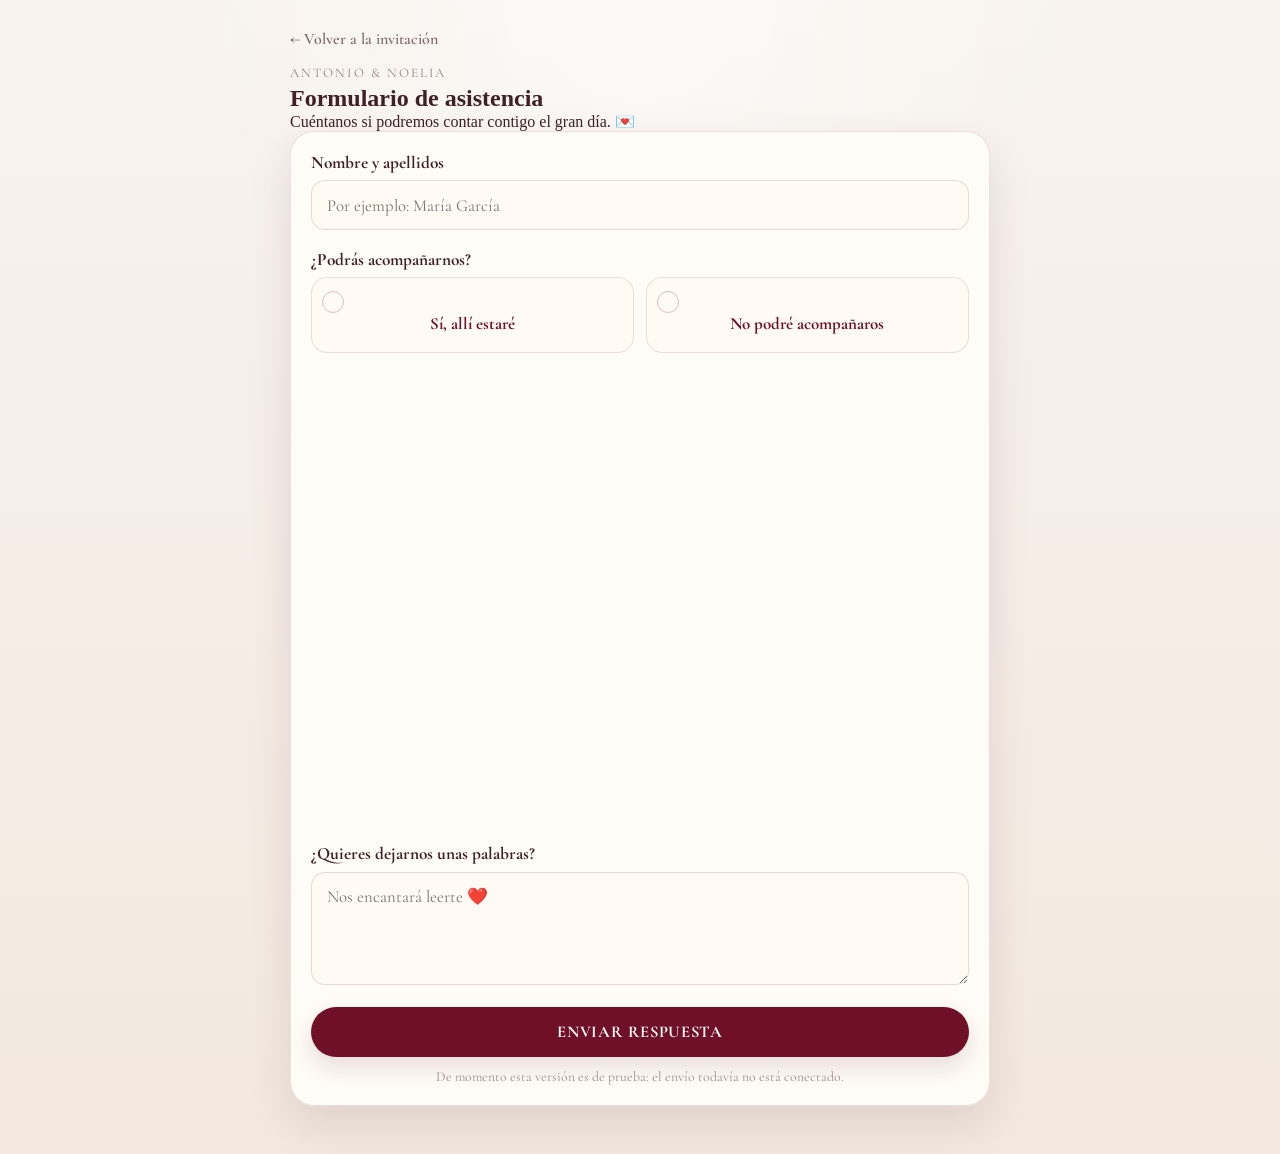
==== asistencia.html @ 71d34499 "Update asistencia.html" ====
<!DOCTYPE html>
<html lang="es">
<head>
  <meta charset="UTF-8" />
  <meta name="viewport" content="width=device-width, initial-scale=1.0" />
  <title>Formulario de asistencia · Antonio & Noelia</title>

  <link rel="preconnect" href="https://fonts.googleapis.com">
  <link rel="preconnect" href="https://fonts.gstatic.com" crossorigin>
  <link href="https://fonts.googleapis.com/css2?family=Parisienne&family=Cormorant+Garamond:wght@400;500;600;700&display=swap" rel="stylesheet">

  <link rel="stylesheet" href="asistencia.css" />
</head>

<body>
  <main class="attendance-page">
    <section class="attendance-shell">

      <a href="index.html#asistencia" class="attendance-back">← Volver a la invitación</a>

      <header class="attendance-hero">
        <p class="attendance-kicker">Antonio & Noelia</p>
        <h1>Formulario de asistencia</h1>
        <p class="attendance-intro">Cuéntanos si podremos contar contigo el gran día. 💌</p>
      </header>

      <form class="attendance-form" id="attendanceForm">

        <div class="form-group">
          <label for="nombre">Nombre y apellidos</label>
          <input
            type="text"
            id="nombre"
            name="nombre"
            autocomplete="name"
            required
            placeholder="Por ejemplo: María García"
          />
        </div>

        <fieldset class="form-group attendance-choice">
          <legend>¿Podrás acompañarnos?</legend>

          <div class="choice-grid">
            <label class="choice-card">
              <input type="radio" name="asiste" value="si" required />
              <span class="choice-check" aria-hidden="true">✓</span>
              <strong>Sí, allí estaré</strong>
            </label>

            <label class="choice-card">
              <input type="radio" name="asiste" value="no" required />
              <span class="choice-check" aria-hidden="true">✓</span>
              <strong>No podré acompañaros</strong>
            </label>
          </div>
        </fieldset>

        <div id="attendanceYesFields" class="conditional-fields">

          <fieldset class="form-group attendance-choice">
            <legend>¿Vendrás acompañado?</legend>

            <div class="choice-grid compact-choice-grid">
              <label class="choice-card compact-choice">
                <input type="radio" name="acompanado" value="si" />
                <span class="choice-check" aria-hidden="true">✓</span>
                <strong>Sí</strong>
              </label>

              <label class="choice-card compact-choice">
                <input type="radio" name="acompanado" value="no" />
                <span class="choice-check" aria-hidden="true">✓</span>
                <strong>No</strong>
              </label>
            </div>
          </fieldset>

          <div id="companionFields" class="conditional-fields">
            <div class="form-group">
              <label for="acompanante">Nombre del acompañante</label>
              <input
                type="text"
                id="acompanante"
                name="acompanante"
                placeholder="Por ejemplo: Juan Pérez"
              />
            </div>

            <div class="form-group">
              <label for="alimentacionAcompanante">Alergias o intolerancias del acompañante</label>
              <textarea
                id="alimentacionAcompanante"
                name="alimentacionAcompanante"
                rows="3"
                placeholder="Cuéntanos si debemos tener algo en cuenta"
              ></textarea>
            </div>
          </div>

          <div class="form-group">
            <label for="alimentacion">Tus alergias o intolerancias</label>
            <textarea
              id="alimentacion"
              name="alimentacion"
              rows="3"
              placeholder="Cuéntanos si debemos tener algo en cuenta"
            ></textarea>
          </div>

          <div class="form-group">
            <label for="observaciones">¿Algo más que debamos saber?</label>
            <textarea
              id="observaciones"
              name="observaciones"
              rows="3"
              placeholder="Cualquier detalle que quieras contarnos"
            ></textarea>
          </div>

        </div>

        <div class="form-group message-group">
          <label for="mensaje">¿Quieres dejarnos unas palabras?</label>
          <textarea
            id="mensaje"
            name="mensaje"
            rows="4"
            placeholder="Nos encantará leerte ❤️"
          ></textarea>
        </div>

        <button type="submit" class="attendance-submit">
          Enviar respuesta
        </button>

        <p class="attendance-demo-note">
          De momento esta versión es de prueba: el envío todavía no está conectado.
        </p>
      </form>

      <div class="attendance-success" id="attendanceSuccess" hidden>
        <span class="success-icon">✓</span>
        <p class="attendance-kicker">Respuesta recibida</p>
        <h2>¡Gracias por contárnoslo!</h2>
        <p>Ya tenemos tu respuesta. ❤️</p>
        <a href="index.html" class="attendance-submit attendance-return">Volver a la invitación</a>
      </div>

    </section>
  </main>
  <script>
const attendanceForm = document.getElementById("attendanceForm");
const yesFields = document.getElementById("attendanceYesFields");
const companionFields = document.getElementById("companionFields");
const success = document.getElementById("attendanceSuccess");

function openPanel(panel) {
  panel.classList.add("is-open");
}

function closePanel(panel) {
  panel.classList.remove("is-open");
}

document
  .querySelectorAll('input[name="asiste"]')
  .forEach((input) => {
    input.addEventListener("change", () => {
      const attending = input.value === "si" && input.checked;

      if (attending) {
        openPanel(yesFields);
      } else {
        closePanel(yesFields);
        closePanel(companionFields);

        document
          .querySelectorAll('input[name="acompanado"]')
          .forEach((radio) => {
            radio.checked = false;
          });

        const companionInput = document.getElementById("acompanante");
        const companionFood = document.getElementById("alimentacionAcompanante");

        if (companionInput) companionInput.value = "";
        if (companionFood) companionFood.value = "";
      }
    });
  });

document
  .querySelectorAll('input[name="acompanado"]')
  .forEach((input) => {
    input.addEventListener("change", () => {
      const hasCompanion = input.value === "si" && input.checked;

      if (hasCompanion) {
        openPanel(companionFields);
      } else {
        closePanel(companionFields);

        const companionInput = document.getElementById("acompanante");
        const companionFood = document.getElementById("alimentacionAcompanante");

        if (companionInput) companionInput.value = "";
        if (companionFood) companionFood.value = "";
      }
    });
  });

attendanceForm.addEventListener("submit", (event) => {
  event.preventDefault();

  attendanceForm.hidden = true;
  success.hidden = false;

  window.scrollTo({
    top: 0,
    behavior: "smooth"
  });
});
</script>
</body>
</html>
---- asistencia.css ----
:root {
  --cream: #f6efe8;
  --burgundy: #6f1026;
  --ink: #3f2028;
  --line: rgba(111, 16, 38, 0.12);
  --paper: rgba(255, 252, 248, 0.94);
  --shadow: 0 18px 44px rgba(70, 20, 30, 0.11);
}

* {
  box-sizing: border-box;
  margin: 0;
  padding: 0;
}

body {
  min-height: 100vh;
  background:
    radial-gradient(circle at top center, rgba(255,255,255,0.55), transparent 34%),
    linear-gradient(180deg, #f8f3ee 0%, #f2e8df 100%);
  color: var(--ink);
}

.attendance-page {
  min-height: 100vh;
  padding: 1rem;
}

.attendance-shell {
  width: min(100%, 700px);
  margin: 0 auto;
  padding: 0.8rem 0 2rem;
}

.attendance-back {
  display: inline-block;
  margin-bottom: 1rem;
  color: rgba(63, 32, 40, 0.66);
  text-decoration: none;
  font-family: "Cormorant Garamond", serif;
  font-size: 1rem;
  font-weight: 600;
}

.attendance-heading {
  text-align: center;
  margin-bottom: 1rem;
}

.attendance-kicker {
  font-family: "Cormorant Garamond", serif;
  text-transform: uppercase;
  letter-spacing: 0.16em;
  color: rgba(63, 32, 40, 0.55);
  font-size: 0.82rem;
  margin-bottom: 0.25rem;
}

.attendance-heading h1 {
  font-family: "Parisienne", cursive;
  color: var(--burgundy);
  font-size: clamp(2.8rem, 9vw, 4.7rem);
  font-weight: 400;
  line-height: 1;
  margin-bottom: 0.5rem;
}

.attendance-heading > p:last-child {
  max-width: 520px;
  margin: 0 auto;
  font-family: "Cormorant Garamond", serif;
  font-size: 1.08rem;
  line-height: 1.35;
  color: rgba(63, 32, 40, 0.74);
}

.attendance-form,
.attendance-success {
  background: var(--paper);
  border: 1px solid var(--line);
  border-radius: 24px;
  box-shadow: var(--shadow);
  backdrop-filter: blur(10px);
  padding: 1.25rem;
}

.form-group {
  margin-bottom: 1.15rem;
}

.form-group label,
.form-group legend {
  display: block;
  margin-bottom: 0.45rem;
  font-family: "Cormorant Garamond", serif;
  font-size: 1.08rem;
  font-weight: 700;
  color: var(--ink);
}

.form-group input[type="text"],
.form-group textarea {
  width: 100%;
  border: 1px solid rgba(111, 16, 38, 0.15);
  border-radius: 14px;
  background: rgba(255, 250, 245, 0.82);
  color: var(--ink);
  font-family: "Cormorant Garamond", serif;
  font-size: 1.05rem;
  padding: 0.85rem 0.95rem;
  outline: none;
  transition:
    border-color 0.2s ease,
    box-shadow 0.2s ease;
}

.form-group textarea {
  resize: vertical;
}

.form-group input[type="text"]:focus,
.form-group textarea:focus {
  border-color: rgba(111, 16, 38, 0.45);
  box-shadow: 0 0 0 3px rgba(111, 16, 38, 0.06);
}

.attendance-choice {
  border: 0;
  padding: 0;
}

.choice-grid {
  display: grid;
  grid-template-columns: repeat(2, minmax(0, 1fr));
  gap: 0.7rem;
}

.choice-card {
  position: relative;
  min-width: 0;
  min-height: 76px;

  display: flex;
  align-items: center;
  justify-content: center;
  gap: 0.45rem;

  padding: 0.8rem 0.65rem;
  text-align: center;

  border-radius: 16px;
  background: rgba(255, 250, 245, 0.82);
  border: 1px solid rgba(111, 16, 38, 0.13);

  cursor: pointer;

  transition:
    transform 0.2s ease,
    color 0.2s ease,
    background 0.2s ease,
    border-color 0.2s ease;
}

.choice-card:hover {
  transform: translateY(-1px);
}

.choice-card input {
  position: absolute;
  opacity: 0;
  pointer-events: none;
}

.choice-card strong {
  font-family: "Cormorant Garamond", serif;
  font-size: 1.06rem;
  line-height: 1.15;
  color: var(--burgundy);
  transition: color 0.2s ease;
}

.choice-check {
  width: 22px;
  height: 22px;
  flex: 0 0 auto;
  display: grid;
  place-items: center;
  border-radius: 50%;
  border: 1px solid rgba(111, 16, 38, 0.25);
  color: transparent;
  font-size: 0.82rem;
  font-weight: 700;
  transition:
    color 0.2s ease,
    border-color 0.2s ease,
    background 0.2s ease;
}

.choice-card:has(input:checked) {
  background: var(--burgundy);
  border-color: var(--burgundy);
  color: #fffaf5;
}

.choice-card:has(input:checked) strong {
  color: #fffaf5;
}

.choice-card:has(input:checked) .choice-check {
  color: var(--burgundy);
  background: #fffaf5;
  border-color: #fffaf5;
}

.compact-choice {
  min-height: 64px;
}

.conditional-fields {
  display: grid;
  grid-template-rows: 0fr;
  opacity: 0;
  transform: translateY(-8px);
  transition:
    grid-template-rows 0.38s ease,
    opacity 0.3s ease,
    transform 0.38s ease,
    margin-top 0.38s ease,
    margin-bottom 0.38s ease;
  margin-top: 0;
  margin-bottom: 0;
}

.conditional-fields > * {
  min-height: 0;
  overflow: hidden;
}

.conditional-fields.is-open {
  grid-template-rows: 1fr;
  opacity: 1;
  transform: translateY(0);
  margin-top: 0.15rem;
  margin-bottom: 0.3rem;
}

.message-group {
  transition: margin-top 0.38s ease;
}

.attendance-submit {
  width: 100%;
  min-height: 50px;
  border: none;
  border-radius: 999px;
  cursor: pointer;

  background: var(--burgundy);
  color: #fffaf5;

  font-family: "Cormorant Garamond", serif;
  font-size: 1.03rem;
  font-weight: 700;
  letter-spacing: 0.04em;
  text-transform: uppercase;

  box-shadow: 0 10px 22px rgba(70, 20, 30, 0.13);
}

.attendance-demo-note {
  margin-top: 0.7rem;
  text-align: center;
  font-family: "Cormorant Garamond", serif;
  font-size: 0.86rem;
  color: rgba(63, 32, 40, 0.5);
}

.attendance-success {
  text-align: center;
  padding: 2rem 1.1rem;
}

.success-icon {
  width: 58px;
  height: 58px;
  margin: 0 auto 0.65rem;
  display: grid;
  place-items: center;
  border-radius: 50%;
  background: var(--burgundy);
  color: #fffaf5;
  font-size: 1.8rem;
  font-weight: 700;
}

.attendance-success h2 {
  font-family: "Parisienne", cursive;
  color: var(--burgundy);
  font-size: clamp(2.5rem, 8vw, 4rem);
  font-weight: 400;
  margin-bottom: 0.45rem;
}

.attendance-success p {
  font-family: "Cormorant Garamond", serif;
  font-size: 1.15rem;
  margin-bottom: 1.1rem;
}

.attendance-return {
  display: inline-flex;
  width: auto;
  min-width: 220px;
  text-decoration: none;
  align-items: center;
  justify-content: center;
  padding-inline: 1.2rem;
}

@media (max-width: 560px) {
  .attendance-page {
    padding: 0.65rem;
  }

  .attendance-form,
  .attendance-success {
    padding: 0.95rem;
  }

  .choice-grid {
    gap: 0.55rem;
  }

  .choice-card {
    min-height: 70px;
    padding-inline: 0.45rem;
  }

  .choice-card strong {
    font-size: 0.98rem;
  }
}

@media (prefers-reduced-motion: reduce) {
  .conditional-fields,
  .choice-card,
  .choice-card strong,
  .choice-check {
    transition: none;
  }
}
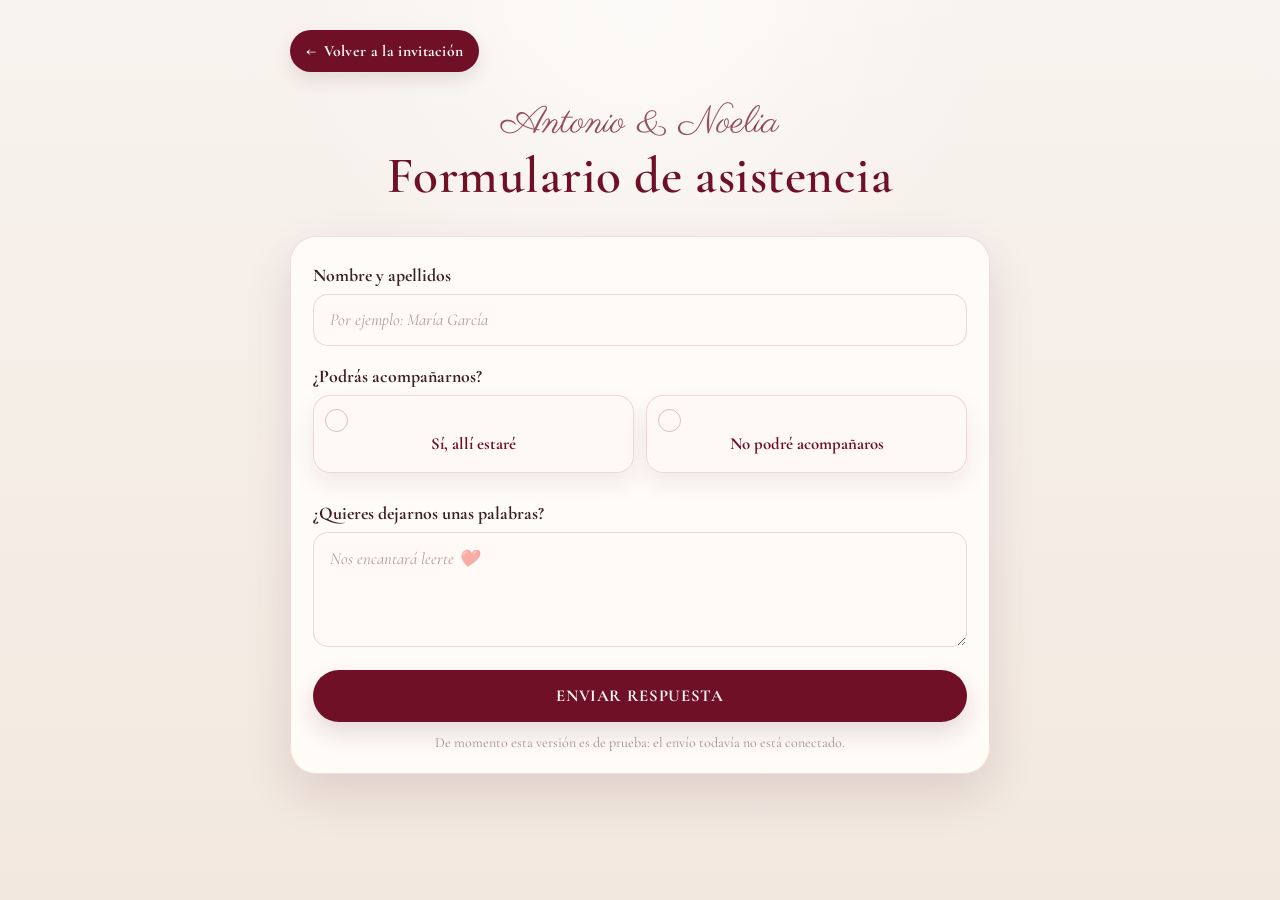
==== commit 44c109ad: "Update asistencia.html" ====
--- a/asistencia.html
+++ b/asistencia.html
@@ -16,12 +16,16 @@
   <main class="attendance-page">
     <section class="attendance-shell">
 
-      <a href="index.html#asistencia" class="attendance-back">← Volver a la invitación</a>
-
-      <header class="attendance-hero">
-        <p class="attendance-kicker">Antonio & Noelia</p>
+      <div class="attendance-topbar">
+        <a href="index.html#asistencia" class="attendance-back">
+          <span aria-hidden="true">←</span>
+          Volver a la invitación
+        </a>
+      </div>
+
+      <header class="attendance-heading">
+        <p class="attendance-signature">Antonio & Noelia</p>
         <h1>Formulario de asistencia</h1>
-        <p class="attendance-intro">Cuéntanos si podremos contar contigo el gran día. 💌</p>
       </header>
 
       <form class="attendance-form" id="attendanceForm">
@@ -58,6 +62,16 @@
 
         <div id="attendanceYesFields" class="conditional-fields">
 
+          <div class="form-group">
+            <label for="alimentacion">¿Tienes alguna alergia o intolerancia?</label>
+            <textarea
+              id="alimentacion"
+              name="alimentacion"
+              rows="3"
+              placeholder="Cuéntanos si debemos tener algo en cuenta"
+            ></textarea>
+          </div>
+
           <fieldset class="form-group attendance-choice">
             <legend>¿Vendrás acompañado?</legend>
 
@@ -88,7 +102,7 @@
             </div>
 
             <div class="form-group">
-              <label for="alimentacionAcompanante">Alergias o intolerancias del acompañante</label>
+              <label for="alimentacionAcompanante">¿Tiene alguna alergia o intolerancia?</label>
               <textarea
                 id="alimentacionAcompanante"
                 name="alimentacionAcompanante"
@@ -96,16 +110,6 @@
                 placeholder="Cuéntanos si debemos tener algo en cuenta"
               ></textarea>
             </div>
-          </div>
-
-          <div class="form-group">
-            <label for="alimentacion">Tus alergias o intolerancias</label>
-            <textarea
-              id="alimentacion"
-              name="alimentacion"
-              rows="3"
-              placeholder="Cuéntanos si debemos tener algo en cuenta"
-            ></textarea>
           </div>
 
           <div class="form-group">
--- a/asistencia.css
+++ b/asistencia.css
@@ -1,10 +1,12 @@
 :root {
   --cream: #f6efe8;
   --burgundy: #6f1026;
+  --burgundy-soft: #8e2942;
   --ink: #3f2028;
   --line: rgba(111, 16, 38, 0.12);
-  --paper: rgba(255, 252, 248, 0.94);
-  --shadow: 0 18px 44px rgba(70, 20, 30, 0.11);
+  --paper: rgba(255, 252, 248, 0.95);
+  --shadow: 0 20px 48px rgba(70, 20, 30, 0.12);
+  --shadow-soft: 0 10px 24px rgba(70, 20, 30, 0.08);
 }
 
 * {
@@ -16,7 +18,7 @@
 body {
   min-height: 100vh;
   background:
-    radial-gradient(circle at top center, rgba(255,255,255,0.55), transparent 34%),
+    radial-gradient(circle at top center, rgba(255,255,255,0.62), transparent 32%),
     linear-gradient(180deg, #f8f3ee 0%, #f2e8df 100%);
   color: var(--ink);
 }
@@ -29,71 +31,83 @@
 .attendance-shell {
   width: min(100%, 700px);
   margin: 0 auto;
-  padding: 0.8rem 0 2rem;
+  padding: 0.9rem 0 2.4rem;
+}
+
+/* Cabecera */
+.attendance-topbar {
+  display: flex;
+  justify-content: flex-start;
+  margin-bottom: 1.6rem;
 }
 
 .attendance-back {
-  display: inline-block;
-  margin-bottom: 1rem;
-  color: rgba(63, 32, 40, 0.66);
+  display: inline-flex;
+  align-items: center;
+  gap: 0.45rem;
+  min-height: 42px;
+  padding: 0.65rem 1rem;
+  border-radius: 999px;
+  background: var(--burgundy);
+  color: #fffaf5;
   text-decoration: none;
   font-family: "Cormorant Garamond", serif;
-  font-size: 1rem;
-  font-weight: 600;
+  font-size: 0.98rem;
+  font-weight: 700;
+  letter-spacing: 0.02em;
+  box-shadow: 0 8px 18px rgba(70, 20, 30, 0.11);
+  transition: transform 0.2s ease, box-shadow 0.2s ease;
+}
+
+.attendance-back:hover {
+  transform: translateY(-1px);
+  box-shadow: 0 11px 22px rgba(70, 20, 30, 0.15);
 }
 
 .attendance-heading {
   text-align: center;
-  margin-bottom: 1rem;
-}
-
-.attendance-kicker {
-  font-family: "Cormorant Garamond", serif;
-  text-transform: uppercase;
-  letter-spacing: 0.16em;
-  color: rgba(63, 32, 40, 0.55);
-  font-size: 0.82rem;
-  margin-bottom: 0.25rem;
+  padding: 0.4rem 1rem 0;
+  margin-bottom: 2rem;
+}
+
+.attendance-signature {
+  font-family: "Parisienne", cursive;
+  font-size: clamp(1.7rem, 5vw, 2.4rem);
+  line-height: 1;
+  color: rgba(111, 16, 38, 0.72);
+  margin-bottom: 0.45rem;
 }
 
 .attendance-heading h1 {
-  font-family: "Parisienne", cursive;
+  font-family: "Cormorant Garamond", serif;
   color: var(--burgundy);
-  font-size: clamp(2.8rem, 9vw, 4.7rem);
-  font-weight: 400;
-  line-height: 1;
-  margin-bottom: 0.5rem;
-}
-
-.attendance-heading > p:last-child {
-  max-width: 520px;
-  margin: 0 auto;
-  font-family: "Cormorant Garamond", serif;
-  font-size: 1.08rem;
-  line-height: 1.35;
-  color: rgba(63, 32, 40, 0.74);
-}
-
+  font-size: clamp(2rem, 7vw, 3.2rem);
+  font-weight: 600;
+  line-height: 1.05;
+  letter-spacing: 0.01em;
+}
+
+/* Tarjeta */
 .attendance-form,
 .attendance-success {
   background: var(--paper);
   border: 1px solid var(--line);
-  border-radius: 24px;
+  border-radius: 26px;
   box-shadow: var(--shadow);
   backdrop-filter: blur(10px);
-  padding: 1.25rem;
+  padding: 1.7rem 1.35rem 1.35rem;
 }
 
 .form-group {
-  margin-bottom: 1.15rem;
+  margin-bottom: 1.2rem;
 }
 
 .form-group label,
 .form-group legend {
   display: block;
-  margin-bottom: 0.45rem;
-  font-family: "Cormorant Garamond", serif;
-  font-size: 1.08rem;
+  margin-bottom: 0.5rem;
+  font-family: "Cormorant Garamond", serif;
+  font-size: 1.12rem;
   font-weight: 700;
   color: var(--ink);
 }
@@ -102,28 +116,40 @@
 .form-group textarea {
   width: 100%;
   border: 1px solid rgba(111, 16, 38, 0.15);
-  border-radius: 14px;
-  background: rgba(255, 250, 245, 0.82);
+  border-radius: 15px;
+  background: rgba(255, 250, 245, 0.86);
   color: var(--ink);
   font-family: "Cormorant Garamond", serif;
   font-size: 1.05rem;
-  padding: 0.85rem 0.95rem;
+  padding: 0.9rem 1rem;
   outline: none;
+  box-shadow: inset 0 1px 0 rgba(255,255,255,0.65);
   transition:
     border-color 0.2s ease,
-    box-shadow 0.2s ease;
-}
-
-.form-group textarea {
-  resize: vertical;
+    box-shadow 0.2s ease,
+    background 0.2s ease;
+}
+
+.form-group input[type="text"]::placeholder,
+.form-group textarea::placeholder {
+  color: rgba(63, 32, 40, 0.42);
+  font-style: italic;
 }
 
 .form-group input[type="text"]:focus,
 .form-group textarea:focus {
   border-color: rgba(111, 16, 38, 0.45);
-  box-shadow: 0 0 0 3px rgba(111, 16, 38, 0.06);
-}
-
+  box-shadow:
+    0 0 0 3px rgba(111, 16, 38, 0.06),
+    inset 0 1px 0 rgba(255,255,255,0.7);
+  background: rgba(255, 252, 248, 0.96);
+}
+
+.form-group textarea {
+  resize: vertical;
+}
+
+/* Opciones */
 .attendance-choice {
   border: 0;
   padding: 0;
@@ -138,27 +164,24 @@
 .choice-card {
   position: relative;
   min-width: 0;
-  min-height: 76px;
-
+  min-height: 78px;
   display: flex;
   align-items: center;
   justify-content: center;
-  gap: 0.45rem;
-
-  padding: 0.8rem 0.65rem;
+  gap: 0.48rem;
+  padding: 0.82rem 0.7rem;
   text-align: center;
-
-  border-radius: 16px;
-  background: rgba(255, 250, 245, 0.82);
-  border: 1px solid rgba(111, 16, 38, 0.13);
-
+  border-radius: 17px;
+  background: rgba(255, 250, 245, 0.88);
+  border: 1px solid rgba(111, 16, 38, 0.14);
+  box-shadow: var(--shadow-soft);
   cursor: pointer;
-
   transition:
     transform 0.2s ease,
     color 0.2s ease,
-    background 0.2s ease,
-    border-color 0.2s ease;
+    background 0.22s ease,
+    border-color 0.22s ease,
+    box-shadow 0.22s ease;
 }
 
 .choice-card:hover {
@@ -173,15 +196,15 @@
 
 .choice-card strong {
   font-family: "Cormorant Garamond", serif;
-  font-size: 1.06rem;
+  font-size: 1.05rem;
   line-height: 1.15;
   color: var(--burgundy);
   transition: color 0.2s ease;
 }
 
 .choice-check {
-  width: 22px;
-  height: 22px;
+  width: 23px;
+  height: 23px;
   flex: 0 0 auto;
   display: grid;
   place-items: center;
@@ -199,7 +222,7 @@
 .choice-card:has(input:checked) {
   background: var(--burgundy);
   border-color: var(--burgundy);
-  color: #fffaf5;
+  box-shadow: 0 10px 22px rgba(70, 20, 30, 0.16);
 }
 
 .choice-card:has(input:checked) strong {
@@ -216,74 +239,79 @@
   min-height: 64px;
 }
 
+/* Desplegables sin hueco residual */
 .conditional-fields {
-  display: grid;
-  grid-template-rows: 0fr;
+  display: block;
+  max-height: 0;
   opacity: 0;
+  overflow: hidden;
   transform: translateY(-8px);
+  margin: 0;
+  padding: 0;
+  pointer-events: none;
+
   transition:
-    grid-template-rows 0.38s ease,
-    opacity 0.3s ease,
-    transform 0.38s ease,
-    margin-top 0.38s ease,
-    margin-bottom 0.38s ease;
-  margin-top: 0;
-  margin-bottom: 0;
-}
-
-.conditional-fields > * {
-  min-height: 0;
-  overflow: hidden;
+    max-height 0.46s cubic-bezier(.22,.8,.2,1),
+    opacity 0.28s ease,
+    transform 0.4s ease,
+    margin 0.4s ease,
+    padding 0.4s ease;
 }
 
 .conditional-fields.is-open {
-  grid-template-rows: 1fr;
+  max-height: 1200px;
   opacity: 1;
   transform: translateY(0);
+  margin-top: 0.25rem;
+  padding-top: 0.2rem;
+  pointer-events: auto;
+}
+
+.message-group {
   margin-top: 0.15rem;
-  margin-bottom: 0.3rem;
-}
-
-.message-group {
-  transition: margin-top 0.38s ease;
-}
-
+}
+
+/* Botón */
 .attendance-submit {
   width: 100%;
-  min-height: 50px;
+  min-height: 52px;
   border: none;
   border-radius: 999px;
   cursor: pointer;
-
   background: var(--burgundy);
   color: #fffaf5;
-
-  font-family: "Cormorant Garamond", serif;
-  font-size: 1.03rem;
+  font-family: "Cormorant Garamond", serif;
+  font-size: 1.04rem;
   font-weight: 700;
   letter-spacing: 0.04em;
   text-transform: uppercase;
-
-  box-shadow: 0 10px 22px rgba(70, 20, 30, 0.13);
+  box-shadow: 0 11px 24px rgba(70, 20, 30, 0.14);
+  transition: transform 0.2s ease, box-shadow 0.2s ease;
+}
+
+.attendance-submit:hover {
+  transform: translateY(-1px);
+  box-shadow: 0 14px 28px rgba(70, 20, 30, 0.17);
 }
 
 .attendance-demo-note {
-  margin-top: 0.7rem;
+  margin-top: 0.75rem;
   text-align: center;
   font-family: "Cormorant Garamond", serif;
-  font-size: 0.86rem;
-  color: rgba(63, 32, 40, 0.5);
-}
-
+  font-size: 0.88rem;
+  color: rgba(63, 32, 40, 0.48);
+}
+
+/* Confirmación */
 .attendance-success {
   text-align: center;
-  padding: 2rem 1.1rem;
+  padding: 2.1rem 1.2rem;
 }
 
 .success-icon {
-  width: 58px;
-  height: 58px;
-  margin: 0 auto 0.65rem;
+  width: 60px;
+  height: 60px;
+  margin: 0 auto 0.7rem;
   display: grid;
   place-items: center;
   border-radius: 50%;
@@ -319,12 +347,24 @@
 
 @media (max-width: 560px) {
   .attendance-page {
-    padding: 0.65rem;
+    padding: 0.7rem;
+  }
+
+  .attendance-shell {
+    padding-top: 0.65rem;
+  }
+
+  .attendance-topbar {
+    margin-bottom: 1.35rem;
+  }
+
+  .attendance-heading {
+    margin-bottom: 1.6rem;
   }
 
   .attendance-form,
   .attendance-success {
-    padding: 0.95rem;
+    padding: 1.35rem 1rem 1rem;
   }
 
   .choice-grid {
@@ -332,7 +372,7 @@
   }
 
   .choice-card {
-    min-height: 70px;
+    min-height: 72px;
     padding-inline: 0.45rem;
   }
 
@@ -345,7 +385,9 @@
   .conditional-fields,
   .choice-card,
   .choice-card strong,
-  .choice-check {
+  .choice-check,
+  .attendance-back,
+  .attendance-submit {
     transition: none;
   }
 }
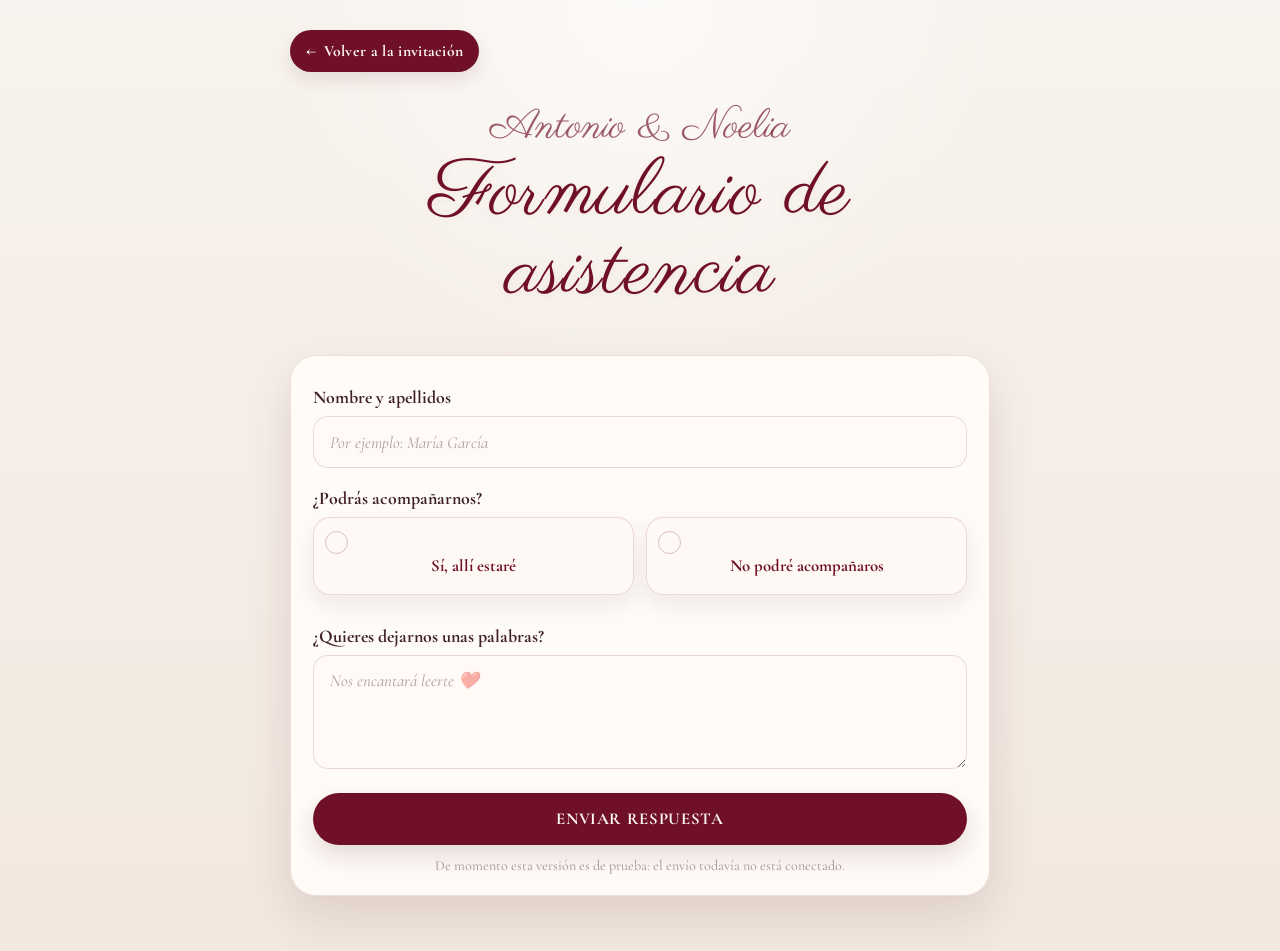
==== commit 697d4bba: "Update asistencia.html" ====
--- a/asistencia.html
+++ b/asistencia.html
@@ -1,4 +1,5 @@
 <!DOCTYPE html>
+
 <html lang="es">
 <head>
   <meta charset="UTF-8" />
--- a/asistencia.css
+++ b/asistencia.css
@@ -391,3 +391,65 @@
     transition: none;
   }
 }
+
+
+/* =========================
+   AJUSTES CABECERA Y FLUJO V6
+   ========================= */
+
+.attendance-topbar {
+  margin-bottom: 1.9rem;
+}
+
+.attendance-heading {
+  width: 100%;
+  text-align: center;
+  padding: 0.3rem 1rem 0;
+  margin: 0 auto 2.6rem;
+}
+
+.attendance-signature {
+  font-family: "Parisienne", cursive;
+  font-size: clamp(1.8rem, 5vw, 2.55rem);
+  line-height: 1;
+  color: rgba(111, 16, 38, 0.68);
+  margin-bottom: 0.5rem;
+}
+
+.attendance-heading h1 {
+  margin: 0;
+  text-align: center;
+  font-family: "Parisienne", cursive;
+  font-size: clamp(3rem, 9vw, 5rem);
+  line-height: 0.98;
+  font-weight: 400;
+  color: var(--burgundy);
+  text-shadow: 0 2px 10px rgba(111, 16, 38, 0.06);
+}
+
+.attendance-form {
+  padding-top: 1.9rem;
+}
+
+/* Evita cualquier espacio fantasma cuando un bloque está cerrado */
+.conditional-fields:not(.is-open) {
+  max-height: 0 !important;
+  margin-top: 0 !important;
+  margin-bottom: 0 !important;
+  padding-top: 0 !important;
+  padding-bottom: 0 !important;
+}
+
+@media (max-width: 560px) {
+  .attendance-topbar {
+    margin-bottom: 1.6rem;
+  }
+
+  .attendance-heading {
+    margin-bottom: 2.2rem;
+  }
+
+  .attendance-form {
+    padding-top: 1.55rem;
+  }
+}
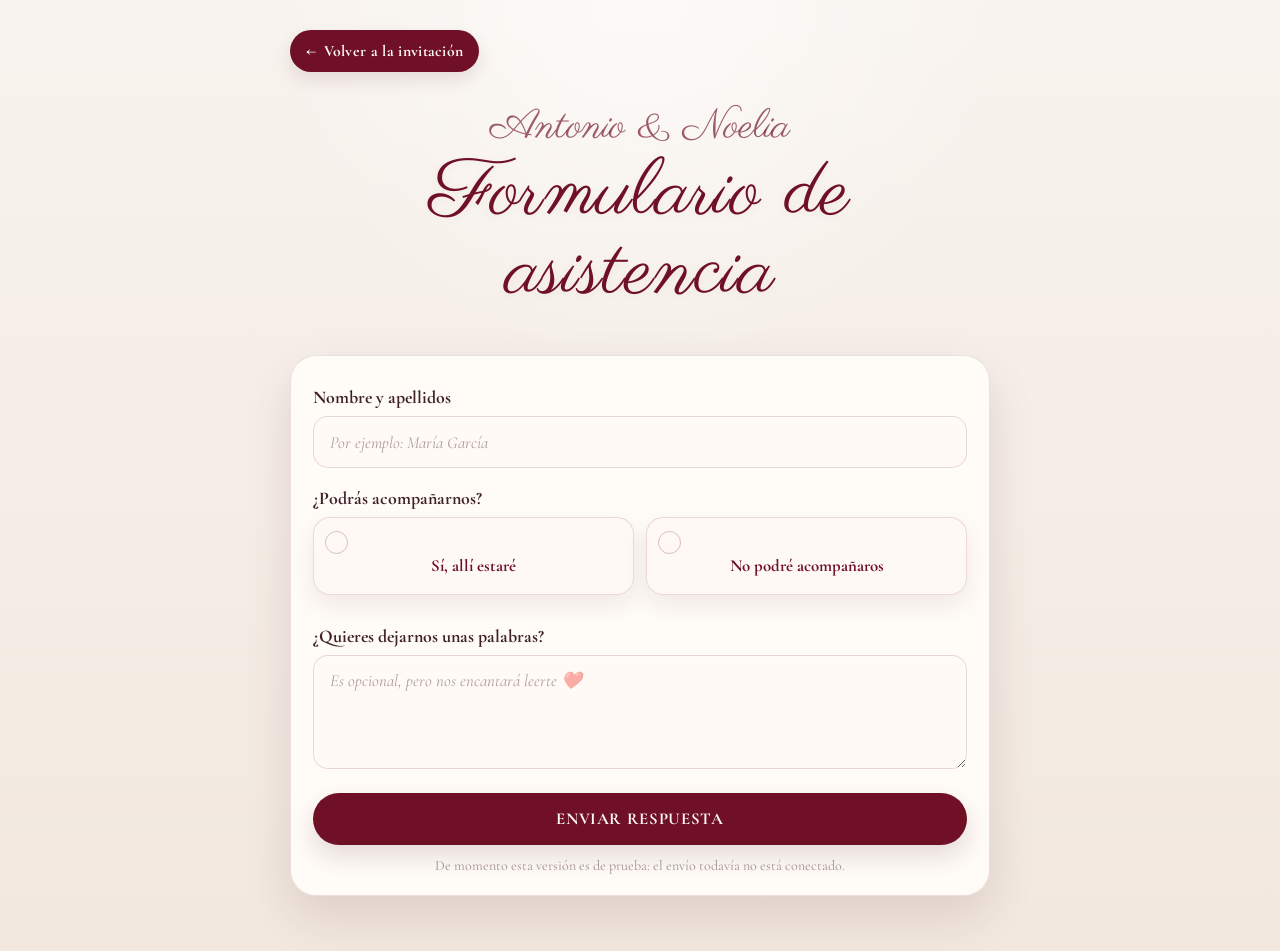
==== commit afc4d33d: "Update asistencia.html" ====
--- a/asistencia.html
+++ b/asistencia.html
@@ -131,7 +131,7 @@
             id="mensaje"
             name="mensaje"
             rows="4"
-            placeholder="Nos encantará leerte ❤️"
+            placeholder="Es opcional, pero nos encantará leerte ❤️"
           ></textarea>
         </div>
 
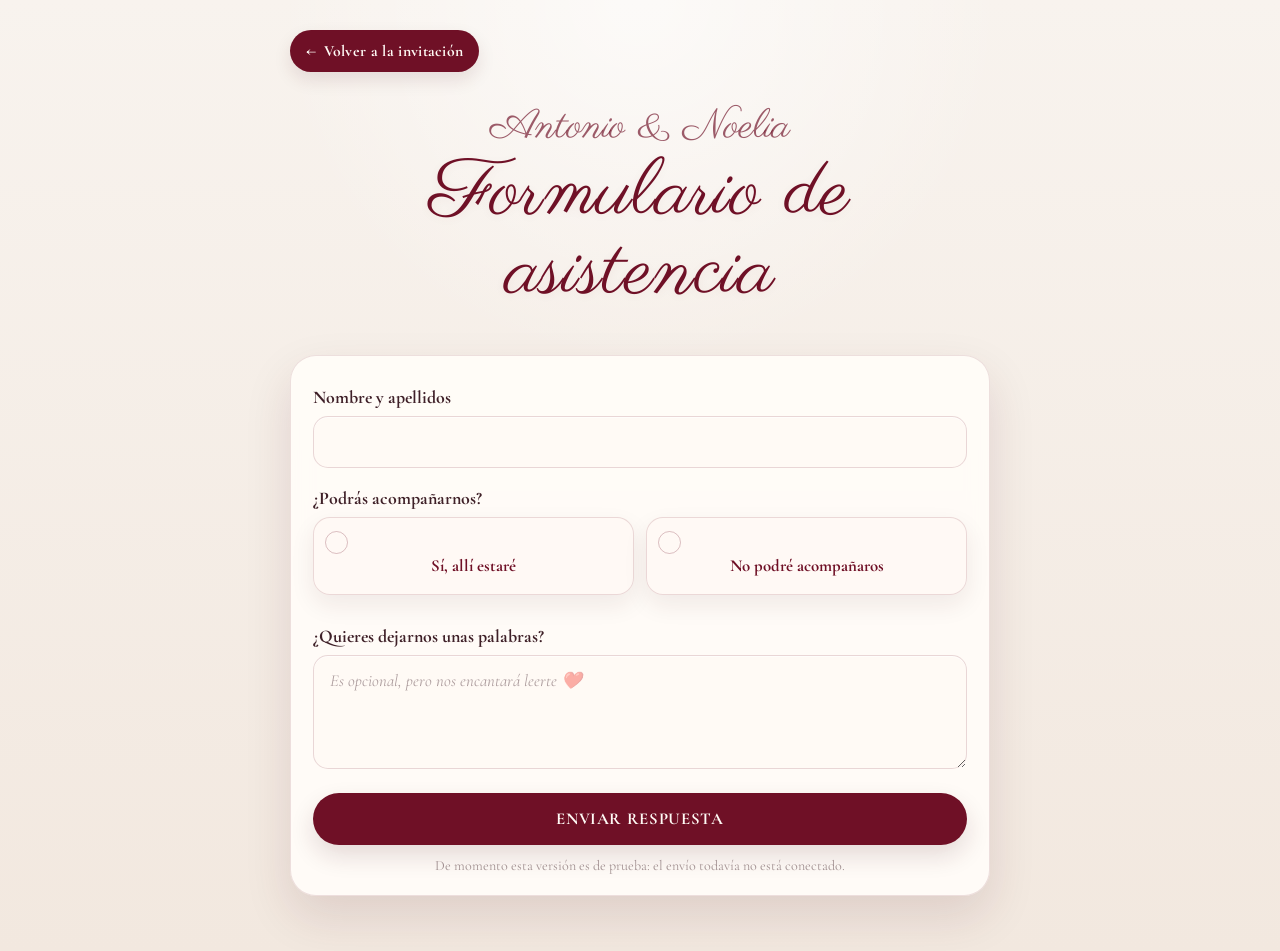
==== commit f4e67e81: "Update asistencia.html" ====
--- a/asistencia.html
+++ b/asistencia.html
@@ -39,7 +39,7 @@
             name="nombre"
             autocomplete="name"
             required
-            placeholder="Por ejemplo: María García"
+            
           />
         </div>
 
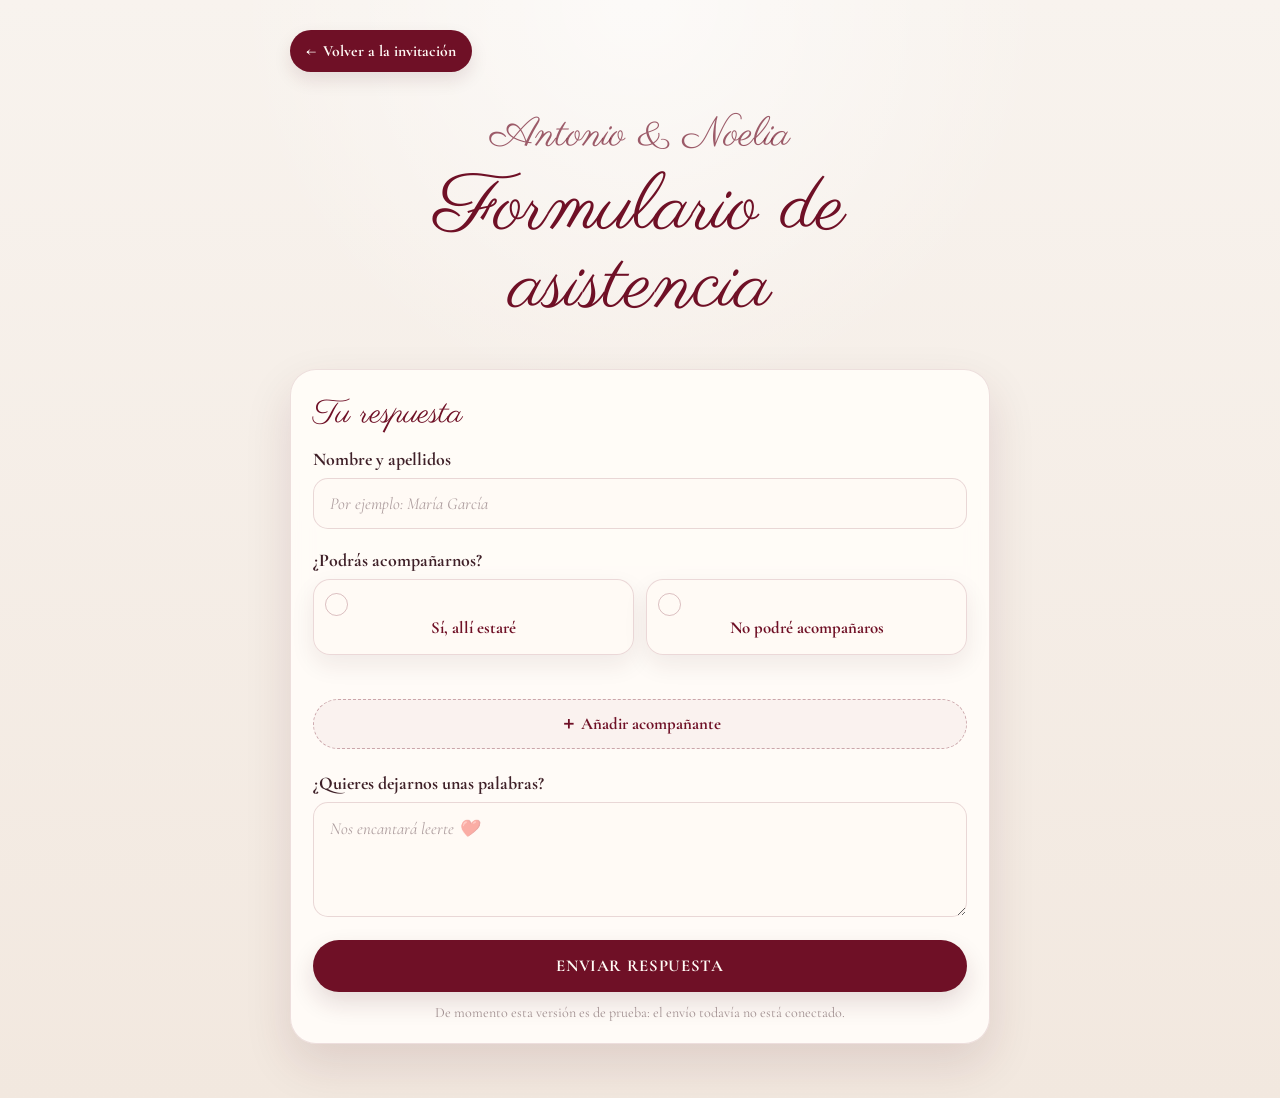
==== commit be4c422b: "Update asistencia.html" ====
--- a/asistencia.html
+++ b/asistencia.html
@@ -1,230 +1,199 @@
 <!DOCTYPE html>
-
 <html lang="es">
 <head>
-  <meta charset="UTF-8" />
-  <meta name="viewport" content="width=device-width, initial-scale=1.0" />
+  <meta charset="UTF-8">
+  <meta name="viewport" content="width=device-width, initial-scale=1.0">
   <title>Formulario de asistencia · Antonio & Noelia</title>
-
   <link rel="preconnect" href="https://fonts.googleapis.com">
   <link rel="preconnect" href="https://fonts.gstatic.com" crossorigin>
   <link href="https://fonts.googleapis.com/css2?family=Parisienne&family=Cormorant+Garamond:wght@400;500;600;700&display=swap" rel="stylesheet">
-
-  <link rel="stylesheet" href="asistencia.css" />
+  <link rel="stylesheet" href="asistencia.css">
 </head>
-
 <body>
-  <main class="attendance-page">
-    <section class="attendance-shell">
-
-      <div class="attendance-topbar">
-        <a href="index.html#asistencia" class="attendance-back">
-          <span aria-hidden="true">←</span>
-          Volver a la invitación
-        </a>
-      </div>
-
-      <header class="attendance-heading">
-        <p class="attendance-signature">Antonio & Noelia</p>
-        <h1>Formulario de asistencia</h1>
-      </header>
-
-      <form class="attendance-form" id="attendanceForm">
-
-        <div class="form-group">
-          <label for="nombre">Nombre y apellidos</label>
-          <input
-            type="text"
-            id="nombre"
-            name="nombre"
-            autocomplete="name"
-            required
-            
-          />
-        </div>
-
-        <fieldset class="form-group attendance-choice">
-          <legend>¿Podrás acompañarnos?</legend>
-
-          <div class="choice-grid">
-            <label class="choice-card">
-              <input type="radio" name="asiste" value="si" required />
-              <span class="choice-check" aria-hidden="true">✓</span>
-              <strong>Sí, allí estaré</strong>
-            </label>
-
-            <label class="choice-card">
-              <input type="radio" name="asiste" value="no" required />
-              <span class="choice-check" aria-hidden="true">✓</span>
-              <strong>No podré acompañaros</strong>
-            </label>
+<main class="attendance-page">
+  <section class="attendance-shell">
+    <div class="attendance-topbar">
+      <a href="index.html#asistencia" class="attendance-back"><span aria-hidden="true">←</span> Volver a la invitación</a>
+    </div>
+
+    <header class="attendance-heading">
+      <p class="attendance-signature">Antonio & Noelia</p>
+      <h1>Formulario de asistencia</h1>
+    </header>
+
+    <form class="attendance-form" id="attendanceForm">
+      <div id="peopleList" class="people-list">
+
+        <section class="person-card person-card-primary" data-person-index="0">
+          <div class="person-card-heading">
+            <span class="person-number">Tu respuesta</span>
           </div>
-        </fieldset>
-
-        <div id="attendanceYesFields" class="conditional-fields">
 
           <div class="form-group">
-            <label for="alimentacion">¿Tienes alguna alergia o intolerancia?</label>
-            <textarea
-              id="alimentacion"
-              name="alimentacion"
-              rows="3"
-              placeholder="Cuéntanos si debemos tener algo en cuenta"
-            ></textarea>
+            <label for="nombre-0">Nombre y apellidos</label>
+            <input type="text" id="nombre-0" name="personas[0][nombre]" autocomplete="name" required placeholder="Por ejemplo: María García">
           </div>
 
           <fieldset class="form-group attendance-choice">
-            <legend>¿Vendrás acompañado?</legend>
-
-            <div class="choice-grid compact-choice-grid">
-              <label class="choice-card compact-choice">
-                <input type="radio" name="acompanado" value="si" />
+            <legend>¿Podrás acompañarnos?</legend>
+            <div class="choice-grid">
+              <label class="choice-card">
+                <input type="radio" name="personas[0][asiste]" value="si" required>
                 <span class="choice-check" aria-hidden="true">✓</span>
-                <strong>Sí</strong>
+                <strong>Sí, allí estaré</strong>
               </label>
-
-              <label class="choice-card compact-choice">
-                <input type="radio" name="acompanado" value="no" />
+              <label class="choice-card">
+                <input type="radio" name="personas[0][asiste]" value="no" required>
                 <span class="choice-check" aria-hidden="true">✓</span>
-                <strong>No</strong>
+                <strong>No podré acompañaros</strong>
               </label>
             </div>
           </fieldset>
 
-          <div id="companionFields" class="conditional-fields">
-            <div class="form-group">
-              <label for="acompanante">Nombre del acompañante</label>
-              <input
-                type="text"
-                id="acompanante"
-                name="acompanante"
-                placeholder="Por ejemplo: Juan Pérez"
-              />
-            </div>
-
-            <div class="form-group">
-              <label for="alimentacionAcompanante">¿Tiene alguna alergia o intolerancia?</label>
-              <textarea
-                id="alimentacionAcompanante"
-                name="alimentacionAcompanante"
-                rows="3"
-                placeholder="Cuéntanos si debemos tener algo en cuenta"
-              ></textarea>
+          <div class="person-attending-fields conditional-fields">
+            <div class="conditional-inner">
+              <div class="form-group">
+                <label for="alergias-0">¿Tienes alguna alergia o intolerancia?</label>
+                <textarea id="alergias-0" name="personas[0][alergias]" rows="3" placeholder="Cuéntanos si debemos tener algo en cuenta"></textarea>
+              </div>
+              <div class="form-group">
+                <label for="observaciones-0">¿Algo más que debamos saber?</label>
+                <textarea id="observaciones-0" name="personas[0][observaciones]" rows="3" placeholder="Cualquier detalle que quieras contarnos"></textarea>
+              </div>
             </div>
           </div>
-
-          <div class="form-group">
-            <label for="observaciones">¿Algo más que debamos saber?</label>
-            <textarea
-              id="observaciones"
-              name="observaciones"
-              rows="3"
-              placeholder="Cualquier detalle que quieras contarnos"
-            ></textarea>
-          </div>
-
-        </div>
-
-        <div class="form-group message-group">
-          <label for="mensaje">¿Quieres dejarnos unas palabras?</label>
-          <textarea
-            id="mensaje"
-            name="mensaje"
-            rows="4"
-            placeholder="Es opcional, pero nos encantará leerte ❤️"
-          ></textarea>
-        </div>
-
-        <button type="submit" class="attendance-submit">
-          Enviar respuesta
-        </button>
-
-        <p class="attendance-demo-note">
-          De momento esta versión es de prueba: el envío todavía no está conectado.
-        </p>
-      </form>
-
-      <div class="attendance-success" id="attendanceSuccess" hidden>
-        <span class="success-icon">✓</span>
-        <p class="attendance-kicker">Respuesta recibida</p>
-        <h2>¡Gracias por contárnoslo!</h2>
-        <p>Ya tenemos tu respuesta. ❤️</p>
-        <a href="index.html" class="attendance-submit attendance-return">Volver a la invitación</a>
-      </div>
-
-    </section>
-  </main>
-  <script>
+        </section>
+
+      </div>
+
+      <button type="button" class="add-person-button" id="addPersonButton">
+        <span aria-hidden="true">＋</span> Añadir acompañante
+      </button>
+
+      <div class="form-group message-group">
+        <label for="mensaje">¿Quieres dejarnos unas palabras?</label>
+        <textarea id="mensaje" name="mensaje" rows="4" placeholder="Nos encantará leerte ❤️"></textarea>
+      </div>
+
+      <button type="submit" class="attendance-submit">Enviar respuesta</button>
+      <p class="attendance-demo-note">De momento esta versión es de prueba: el envío todavía no está conectado.</p>
+    </form>
+
+    <div class="attendance-success" id="attendanceSuccess" hidden>
+      <span class="success-icon">✓</span>
+      <h2>¡Gracias por responder!</h2>
+      <p>Ya tenemos vuestra respuesta. ❤️</p>
+      <a href="index.html" class="attendance-submit attendance-return">Volver a la invitación</a>
+    </div>
+  </section>
+</main>
+
+<script>
 const attendanceForm = document.getElementById("attendanceForm");
-const yesFields = document.getElementById("attendanceYesFields");
-const companionFields = document.getElementById("companionFields");
+const peopleList = document.getElementById("peopleList");
+const addPersonButton = document.getElementById("addPersonButton");
 const success = document.getElementById("attendanceSuccess");
-
-function openPanel(panel) {
-  panel.classList.add("is-open");
-}
-
-function closePanel(panel) {
-  panel.classList.remove("is-open");
-}
-
-document
-  .querySelectorAll('input[name="asiste"]')
-  .forEach((input) => {
-    input.addEventListener("change", () => {
-      const attending = input.value === "si" && input.checked;
-
-      if (attending) {
-        openPanel(yesFields);
-      } else {
-        closePanel(yesFields);
-        closePanel(companionFields);
-
-        document
-          .querySelectorAll('input[name="acompanado"]')
-          .forEach((radio) => {
-            radio.checked = false;
-          });
-
-        const companionInput = document.getElementById("acompanante");
-        const companionFood = document.getElementById("alimentacionAcompanante");
-
-        if (companionInput) companionInput.value = "";
-        if (companionFood) companionFood.value = "";
+let personCounter = 1;
+
+function bindAttendanceRadios(personCard) {
+  const radios = personCard.querySelectorAll('input[type="radio"][name$="[asiste]"]');
+  const conditionalFields = personCard.querySelector(".person-attending-fields");
+
+  radios.forEach((radio) => {
+    radio.addEventListener("change", () => {
+      const attends = radio.checked && radio.value === "si";
+      conditionalFields.classList.toggle("is-open", attends);
+
+      if (!attends) {
+        conditionalFields.querySelectorAll("textarea, input").forEach((field) => {
+          field.value = "";
+        });
       }
     });
   });
-
-document
-  .querySelectorAll('input[name="acompanado"]')
-  .forEach((input) => {
-    input.addEventListener("change", () => {
-      const hasCompanion = input.value === "si" && input.checked;
-
-      if (hasCompanion) {
-        openPanel(companionFields);
-      } else {
-        closePanel(companionFields);
-
-        const companionInput = document.getElementById("acompanante");
-        const companionFood = document.getElementById("alimentacionAcompanante");
-
-        if (companionInput) companionInput.value = "";
-        if (companionFood) companionFood.value = "";
-      }
-    });
+}
+
+function renumberCompanions() {
+  peopleList.querySelectorAll(".person-card-companion").forEach((card, index) => {
+    card.querySelector(".person-number").textContent = `Acompañante ${index + 1}`;
   });
+}
+
+function createCompanionCard(index) {
+  const section = document.createElement("section");
+  section.className = "person-card person-card-companion";
+  section.dataset.personIndex = index;
+
+  section.innerHTML = `
+    <div class="person-card-heading">
+      <span class="person-number">Acompañante</span>
+      <button type="button" class="remove-person-button">Eliminar</button>
+    </div>
+
+    <div class="form-group">
+      <label for="nombre-${index}">Nombre y apellidos</label>
+      <input type="text" id="nombre-${index}" name="personas[${index}][nombre]" required placeholder="Por ejemplo: Juan Pérez">
+    </div>
+
+    <fieldset class="form-group attendance-choice">
+      <legend>¿Podrá acompañarnos?</legend>
+      <div class="choice-grid">
+        <label class="choice-card">
+          <input type="radio" name="personas[${index}][asiste]" value="si" required>
+          <span class="choice-check" aria-hidden="true">✓</span>
+          <strong>Sí, asistirá</strong>
+        </label>
+        <label class="choice-card">
+          <input type="radio" name="personas[${index}][asiste]" value="no" required>
+          <span class="choice-check" aria-hidden="true">✓</span>
+          <strong>No asistirá</strong>
+        </label>
+      </div>
+    </fieldset>
+
+    <div class="person-attending-fields conditional-fields">
+      <div class="conditional-inner">
+        <div class="form-group">
+          <label for="alergias-${index}">¿Tiene alguna alergia o intolerancia?</label>
+          <textarea id="alergias-${index}" name="personas[${index}][alergias]" rows="3" placeholder="Cuéntanos si debemos tener algo en cuenta"></textarea>
+        </div>
+        <div class="form-group">
+          <label for="observaciones-${index}">¿Algo más que debamos saber?</label>
+          <textarea id="observaciones-${index}" name="personas[${index}][observaciones]" rows="3" placeholder="Cualquier detalle que quieras contarnos"></textarea>
+        </div>
+      </div>
+    </div>`;
+
+  section.querySelector(".remove-person-button").addEventListener("click", () => {
+    section.classList.add("is-removing");
+    setTimeout(() => {
+      section.remove();
+      renumberCompanions();
+    }, 280);
+  });
+
+  bindAttendanceRadios(section);
+  return section;
+}
+
+bindAttendanceRadios(document.querySelector(".person-card-primary"));
+
+addPersonButton.addEventListener("click", () => {
+  const card = createCompanionCard(personCounter++);
+  peopleList.appendChild(card);
+  requestAnimationFrame(() => card.classList.add("is-visible"));
+  renumberCompanions();
+
+  setTimeout(() => {
+    card.scrollIntoView({ behavior: "smooth", block: "center" });
+  }, 180);
+});
 
 attendanceForm.addEventListener("submit", (event) => {
   event.preventDefault();
-
   attendanceForm.hidden = true;
   success.hidden = false;
-
-  window.scrollTo({
-    top: 0,
-    behavior: "smooth"
-  });
+  window.scrollTo({ top: 0, behavior: "smooth" });
 });
 </script>
 </body>
--- a/asistencia.css
+++ b/asistencia.css
@@ -1,93 +1,74 @@
 :root {
   --cream: #f6efe8;
   --burgundy: #6f1026;
-  --burgundy-soft: #8e2942;
   --ink: #3f2028;
-  --line: rgba(111, 16, 38, 0.12);
-  --paper: rgba(255, 252, 248, 0.95);
-  --shadow: 0 20px 48px rgba(70, 20, 30, 0.12);
-  --shadow-soft: 0 10px 24px rgba(70, 20, 30, 0.08);
-}
-
-* {
-  box-sizing: border-box;
-  margin: 0;
-  padding: 0;
-}
+  --line: rgba(111,16,38,.12);
+  --paper: rgba(255,252,248,.95);
+  --shadow: 0 20px 48px rgba(70,20,30,.12);
+  --shadow-soft: 0 10px 24px rgba(70,20,30,.08);
+}
+
+* { box-sizing: border-box; margin: 0; padding: 0; }
 
 body {
   min-height: 100vh;
   background:
-    radial-gradient(circle at top center, rgba(255,255,255,0.62), transparent 32%),
+    radial-gradient(circle at top center, rgba(255,255,255,.62), transparent 32%),
     linear-gradient(180deg, #f8f3ee 0%, #f2e8df 100%);
   color: var(--ink);
 }
 
-.attendance-page {
-  min-height: 100vh;
-  padding: 1rem;
-}
+.attendance-page { min-height: 100vh; padding: 1rem; }
 
 .attendance-shell {
   width: min(100%, 700px);
   margin: 0 auto;
-  padding: 0.9rem 0 2.4rem;
-}
-
-/* Cabecera */
+  padding: .9rem 0 2.4rem;
+}
+
 .attendance-topbar {
   display: flex;
   justify-content: flex-start;
-  margin-bottom: 1.6rem;
+  margin-bottom: 1.9rem;
 }
 
 .attendance-back {
   display: inline-flex;
   align-items: center;
-  gap: 0.45rem;
+  gap: .45rem;
   min-height: 42px;
-  padding: 0.65rem 1rem;
+  padding: .65rem 1rem;
   border-radius: 999px;
   background: var(--burgundy);
   color: #fffaf5;
   text-decoration: none;
   font-family: "Cormorant Garamond", serif;
-  font-size: 0.98rem;
-  font-weight: 700;
-  letter-spacing: 0.02em;
-  box-shadow: 0 8px 18px rgba(70, 20, 30, 0.11);
-  transition: transform 0.2s ease, box-shadow 0.2s ease;
-}
-
-.attendance-back:hover {
-  transform: translateY(-1px);
-  box-shadow: 0 11px 22px rgba(70, 20, 30, 0.15);
+  font-size: .98rem;
+  font-weight: 700;
+  box-shadow: 0 8px 18px rgba(70,20,30,.11);
 }
 
 .attendance-heading {
   text-align: center;
-  padding: 0.4rem 1rem 0;
-  margin-bottom: 2rem;
+  padding: .3rem 1rem 0;
+  margin: 0 auto 2.6rem;
 }
 
 .attendance-signature {
   font-family: "Parisienne", cursive;
-  font-size: clamp(1.7rem, 5vw, 2.4rem);
-  line-height: 1;
-  color: rgba(111, 16, 38, 0.72);
-  margin-bottom: 0.45rem;
+  font-size: clamp(1.8rem, 5vw, 2.55rem);
+  color: rgba(111,16,38,.68);
+  margin-bottom: .5rem;
 }
 
 .attendance-heading h1 {
-  font-family: "Cormorant Garamond", serif;
-  color: var(--burgundy);
-  font-size: clamp(2rem, 7vw, 3.2rem);
-  font-weight: 600;
-  line-height: 1.05;
-  letter-spacing: 0.01em;
-}
-
-/* Tarjeta */
+  font-family: "Parisienne", cursive;
+  font-size: clamp(3rem, 9vw, 5rem);
+  line-height: .98;
+  font-weight: 400;
+  color: var(--burgundy);
+}
+
 .attendance-form,
 .attendance-success {
   background: var(--paper);
@@ -95,17 +76,65 @@
   border-radius: 26px;
   box-shadow: var(--shadow);
   backdrop-filter: blur(10px);
-  padding: 1.7rem 1.35rem 1.35rem;
-}
-
-.form-group {
-  margin-bottom: 1.2rem;
-}
+  padding: 1.8rem 1.35rem 1.35rem;
+}
+
+.people-list { display: grid; gap: 1rem; }
+
+.person-card {
+  position: relative;
+  border-radius: 20px;
+  transition: opacity .32s ease, transform .32s ease;
+}
+
+.person-card-primary { padding: 0; }
+
+.person-card-companion {
+  padding: 1.1rem;
+  background: linear-gradient(145deg, rgba(239,226,214,.78), rgba(248,240,233,.92));
+  border: 1px solid rgba(111,16,38,.13);
+  box-shadow: 0 10px 25px rgba(70,20,30,.06);
+  opacity: 0;
+  transform: translateY(14px);
+}
+
+.person-card-companion.is-visible { opacity: 1; transform: translateY(0); }
+.person-card-companion.is-removing { opacity: 0; transform: translateY(-8px) scale(.985); }
+
+.person-card-heading {
+  display: flex;
+  align-items: center;
+  justify-content: space-between;
+  gap: .8rem;
+  margin-bottom: 1rem;
+}
+
+.person-number {
+  font-family: "Parisienne", cursive;
+  color: var(--burgundy);
+  font-size: 1.9rem;
+  line-height: 1;
+}
+
+.person-card-primary .person-number { font-size: 2.05rem; }
+
+.remove-person-button {
+  border: 0;
+  background: transparent;
+  color: rgba(111,16,38,.66);
+  font-family: "Cormorant Garamond", serif;
+  font-size: .95rem;
+  font-weight: 700;
+  cursor: pointer;
+  padding: .35rem .1rem;
+}
+
+.form-group { margin-bottom: 1.2rem; }
 
 .form-group label,
 .form-group legend {
   display: block;
-  margin-bottom: 0.5rem;
+  margin-bottom: .5rem;
   font-family: "Cormorant Garamond", serif;
   font-size: 1.12rem;
   font-weight: 700;
@@ -115,78 +144,59 @@
 .form-group input[type="text"],
 .form-group textarea {
   width: 100%;
-  border: 1px solid rgba(111, 16, 38, 0.15);
+  border: 1px solid rgba(111,16,38,.15);
   border-radius: 15px;
-  background: rgba(255, 250, 245, 0.86);
+  background: rgba(255,250,245,.9);
   color: var(--ink);
   font-family: "Cormorant Garamond", serif;
   font-size: 1.05rem;
-  padding: 0.9rem 1rem;
+  padding: .9rem 1rem;
   outline: none;
-  box-shadow: inset 0 1px 0 rgba(255,255,255,0.65);
-  transition:
-    border-color 0.2s ease,
-    box-shadow 0.2s ease,
-    background 0.2s ease;
-}
+  transition: border-color .2s ease, box-shadow .2s ease, background .2s ease;
+}
+
+.form-group textarea { resize: vertical; }
 
 .form-group input[type="text"]::placeholder,
 .form-group textarea::placeholder {
-  color: rgba(63, 32, 40, 0.42);
+  color: rgba(63,32,40,.42);
   font-style: italic;
 }
 
 .form-group input[type="text"]:focus,
 .form-group textarea:focus {
-  border-color: rgba(111, 16, 38, 0.45);
-  box-shadow:
-    0 0 0 3px rgba(111, 16, 38, 0.06),
-    inset 0 1px 0 rgba(255,255,255,0.7);
-  background: rgba(255, 252, 248, 0.96);
-}
-
-.form-group textarea {
-  resize: vertical;
-}
-
-/* Opciones */
-.attendance-choice {
-  border: 0;
-  padding: 0;
-}
+  border-color: rgba(111,16,38,.45);
+  box-shadow: 0 0 0 3px rgba(111,16,38,.06);
+  background: rgba(255,252,248,.98);
+}
+
+.attendance-choice { border: 0; padding: 0; }
 
 .choice-grid {
   display: grid;
-  grid-template-columns: repeat(2, minmax(0, 1fr));
-  gap: 0.7rem;
+  grid-template-columns: repeat(2,minmax(0,1fr));
+  gap: .7rem;
 }
 
 .choice-card {
   position: relative;
   min-width: 0;
-  min-height: 78px;
+  min-height: 76px;
   display: flex;
   align-items: center;
   justify-content: center;
-  gap: 0.48rem;
-  padding: 0.82rem 0.7rem;
+  gap: .48rem;
+  padding: .82rem .7rem;
   text-align: center;
   border-radius: 17px;
-  background: rgba(255, 250, 245, 0.88);
-  border: 1px solid rgba(111, 16, 38, 0.14);
+  background: rgba(255,250,245,.9);
+  border: 1px solid rgba(111,16,38,.14);
   box-shadow: var(--shadow-soft);
   cursor: pointer;
-  transition:
-    transform 0.2s ease,
-    color 0.2s ease,
-    background 0.22s ease,
-    border-color 0.22s ease,
-    box-shadow 0.22s ease;
-}
-
-.choice-card:hover {
-  transform: translateY(-1px);
-}
+  transition: transform .2s ease, background .22s ease, border-color .22s ease, box-shadow .22s ease;
+}
+
+.choice-card:hover { transform: translateY(-1px); }
 
 .choice-card input {
   position: absolute;
@@ -199,7 +209,7 @@
   font-size: 1.05rem;
   line-height: 1.15;
   color: var(--burgundy);
-  transition: color 0.2s ease;
+  transition: color .2s ease;
 }
 
 .choice-check {
@@ -209,25 +219,20 @@
   display: grid;
   place-items: center;
   border-radius: 50%;
-  border: 1px solid rgba(111, 16, 38, 0.25);
+  border: 1px solid rgba(111,16,38,.25);
   color: transparent;
-  font-size: 0.82rem;
-  font-weight: 700;
-  transition:
-    color 0.2s ease,
-    border-color 0.2s ease,
-    background 0.2s ease;
+  font-size: .82rem;
+  font-weight: 700;
+  transition: color .2s ease, border-color .2s ease, background .2s ease;
 }
 
 .choice-card:has(input:checked) {
   background: var(--burgundy);
   border-color: var(--burgundy);
-  box-shadow: 0 10px 22px rgba(70, 20, 30, 0.16);
-}
-
-.choice-card:has(input:checked) strong {
-  color: #fffaf5;
-}
+  box-shadow: 0 10px 22px rgba(70,20,30,.16);
+}
+
+.choice-card:has(input:checked) strong { color: #fffaf5; }
 
 .choice-card:has(input:checked) .choice-check {
   color: var(--burgundy);
@@ -235,43 +240,55 @@
   border-color: #fffaf5;
 }
 
-.compact-choice {
-  min-height: 64px;
-}
-
-/* Desplegables sin hueco residual */
 .conditional-fields {
-  display: block;
-  max-height: 0;
+  display: grid;
+  grid-template-rows: 0fr;
   opacity: 0;
-  overflow: hidden;
   transform: translateY(-8px);
   margin: 0;
-  padding: 0;
-  pointer-events: none;
-
   transition:
-    max-height 0.46s cubic-bezier(.22,.8,.2,1),
-    opacity 0.28s ease,
-    transform 0.4s ease,
-    margin 0.4s ease,
-    padding 0.4s ease;
+    grid-template-rows .42s cubic-bezier(.22,.8,.2,1),
+    opacity .28s ease,
+    transform .36s ease,
+    margin .36s ease;
+}
+
+.conditional-inner {
+  min-height: 0;
+  overflow: hidden;
 }
 
 .conditional-fields.is-open {
-  max-height: 1200px;
+  grid-template-rows: 1fr;
   opacity: 1;
   transform: translateY(0);
-  margin-top: 0.25rem;
-  padding-top: 0.2rem;
-  pointer-events: auto;
-}
-
-.message-group {
-  margin-top: 0.15rem;
-}
-
-/* Botón */
+  margin-top: .2rem;
+}
+
+.add-person-button {
+  width: 100%;
+  min-height: 50px;
+  margin: 1.05rem 0 1.35rem;
+  padding: .75rem 1rem;
+  border-radius: 999px;
+  border: 1px dashed rgba(111,16,38,.34);
+  background: rgba(111,16,38,.035);
+  color: var(--burgundy);
+  font-family: "Cormorant Garamond", serif;
+  font-size: 1.05rem;
+  font-weight: 700;
+  cursor: pointer;
+  transition: background .2s ease, transform .2s ease, border-color .2s ease;
+}
+
+.add-person-button:hover {
+  background: rgba(111,16,38,.065);
+  border-color: rgba(111,16,38,.48);
+  transform: translateY(-1px);
+}
+
+.message-group { padding-top: .15rem; }
+
 .attendance-submit {
   width: 100%;
   min-height: 52px;
@@ -283,35 +300,25 @@
   font-family: "Cormorant Garamond", serif;
   font-size: 1.04rem;
   font-weight: 700;
-  letter-spacing: 0.04em;
+  letter-spacing: .04em;
   text-transform: uppercase;
-  box-shadow: 0 11px 24px rgba(70, 20, 30, 0.14);
-  transition: transform 0.2s ease, box-shadow 0.2s ease;
-}
-
-.attendance-submit:hover {
-  transform: translateY(-1px);
-  box-shadow: 0 14px 28px rgba(70, 20, 30, 0.17);
+  box-shadow: 0 11px 24px rgba(70,20,30,.14);
 }
 
 .attendance-demo-note {
-  margin-top: 0.75rem;
+  margin-top: .75rem;
   text-align: center;
   font-family: "Cormorant Garamond", serif;
-  font-size: 0.88rem;
-  color: rgba(63, 32, 40, 0.48);
-}
-
-/* Confirmación */
-.attendance-success {
-  text-align: center;
-  padding: 2.1rem 1.2rem;
-}
+  font-size: .88rem;
+  color: rgba(63,32,40,.48);
+}
+
+.attendance-success { text-align: center; padding: 2.1rem 1.2rem; }
 
 .success-icon {
   width: 60px;
   height: 60px;
-  margin: 0 auto 0.7rem;
+  margin: 0 auto .7rem;
   display: grid;
   place-items: center;
   border-radius: 50%;
@@ -324,9 +331,9 @@
 .attendance-success h2 {
   font-family: "Parisienne", cursive;
   color: var(--burgundy);
-  font-size: clamp(2.5rem, 8vw, 4rem);
+  font-size: clamp(2.5rem,8vw,4rem);
   font-weight: 400;
-  margin-bottom: 0.45rem;
+  margin-bottom: .45rem;
 }
 
 .attendance-success p {
@@ -345,111 +352,33 @@
   padding-inline: 1.2rem;
 }
 
-@media (max-width: 560px) {
-  .attendance-page {
-    padding: 0.7rem;
-  }
-
-  .attendance-shell {
-    padding-top: 0.65rem;
-  }
-
-  .attendance-topbar {
-    margin-bottom: 1.35rem;
-  }
-
-  .attendance-heading {
-    margin-bottom: 1.6rem;
-  }
+@media (max-width:560px) {
+  .attendance-page { padding: .7rem; }
+  .attendance-shell { padding-top: .65rem; }
+  .attendance-topbar { margin-bottom: 1.6rem; }
+  .attendance-heading { margin-bottom: 2.2rem; }
 
   .attendance-form,
-  .attendance-success {
-    padding: 1.35rem 1rem 1rem;
-  }
-
-  .choice-grid {
-    gap: 0.55rem;
-  }
+  .attendance-success { padding: 1.4rem 1rem 1rem; }
+
+  .person-card-companion { padding: 1rem .85rem; }
+
+  .choice-grid { gap: .55rem; }
 
   .choice-card {
     min-height: 72px;
-    padding-inline: 0.45rem;
+    padding-inline: .45rem;
   }
 
-  .choice-card strong {
-    font-size: 0.98rem;
-  }
-}
-
-@media (prefers-reduced-motion: reduce) {
+  .choice-card strong { font-size: .98rem; }
+  .person-number { font-size: 1.7rem; }
+}
+
+@media (prefers-reduced-motion:reduce) {
   .conditional-fields,
+  .person-card,
   .choice-card,
   .choice-card strong,
   .choice-check,
-  .attendance-back,
-  .attendance-submit {
-    transition: none;
-  }
-}
-
-
-/* =========================
-   AJUSTES CABECERA Y FLUJO V6
-   ========================= */
-
-.attendance-topbar {
-  margin-bottom: 1.9rem;
-}
-
-.attendance-heading {
-  width: 100%;
-  text-align: center;
-  padding: 0.3rem 1rem 0;
-  margin: 0 auto 2.6rem;
-}
-
-.attendance-signature {
-  font-family: "Parisienne", cursive;
-  font-size: clamp(1.8rem, 5vw, 2.55rem);
-  line-height: 1;
-  color: rgba(111, 16, 38, 0.68);
-  margin-bottom: 0.5rem;
-}
-
-.attendance-heading h1 {
-  margin: 0;
-  text-align: center;
-  font-family: "Parisienne", cursive;
-  font-size: clamp(3rem, 9vw, 5rem);
-  line-height: 0.98;
-  font-weight: 400;
-  color: var(--burgundy);
-  text-shadow: 0 2px 10px rgba(111, 16, 38, 0.06);
-}
-
-.attendance-form {
-  padding-top: 1.9rem;
-}
-
-/* Evita cualquier espacio fantasma cuando un bloque está cerrado */
-.conditional-fields:not(.is-open) {
-  max-height: 0 !important;
-  margin-top: 0 !important;
-  margin-bottom: 0 !important;
-  padding-top: 0 !important;
-  padding-bottom: 0 !important;
-}
-
-@media (max-width: 560px) {
-  .attendance-topbar {
-    margin-bottom: 1.6rem;
-  }
-
-  .attendance-heading {
-    margin-bottom: 2.2rem;
-  }
-
-  .attendance-form {
-    padding-top: 1.55rem;
-  }
-}
+  .add-person-button { transition: none; }
+}
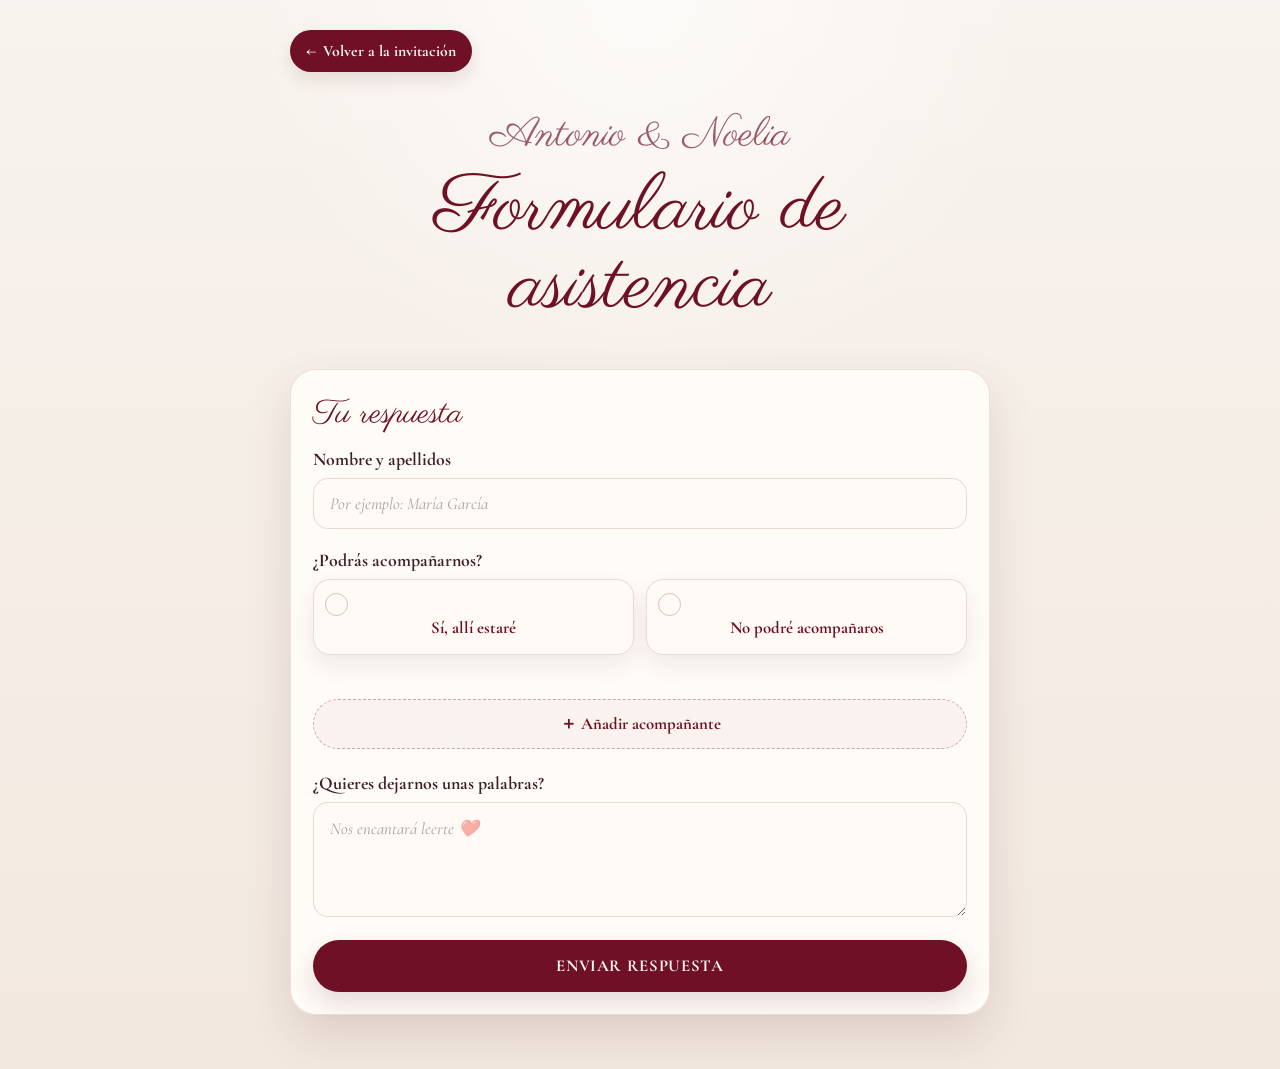
==== commit e6fae6ff: "Update asistencia.html" ====
--- a/asistencia.html
+++ b/asistencia.html
@@ -76,7 +76,6 @@
       </div>
 
       <button type="submit" class="attendance-submit">Enviar respuesta</button>
-      <p class="attendance-demo-note">De momento esta versión es de prueba: el envío todavía no está conectado.</p>
     </form>
 
     <div class="attendance-success" id="attendanceSuccess" hidden>
@@ -189,12 +188,89 @@
   }, 180);
 });
 
-attendanceForm.addEventListener("submit", (event) => {
+const SCRIPT_URL = "https://script.google.com/macros/s/AKfycbwsA5wYg0nul8zgcTUI-lgB4clRTWi1_uadeTySxRZS_I1rURrvaOuXLLp2NUQTRUAS/exec";
+
+attendanceForm.addEventListener("submit", async (event) => {
   event.preventDefault();
-  attendanceForm.hidden = true;
-  success.hidden = false;
-  window.scrollTo({ top: 0, behavior: "smooth" });
+
+  const submitButton = attendanceForm.querySelector(
+    ".attendance-submit"
+  );
+
+  const originalButtonText = submitButton.textContent;
+
+  submitButton.disabled = true;
+  submitButton.textContent = "Enviando...";
+
+  try {
+    const personas = [];
+
+    document
+      .querySelectorAll(".person-card")
+      .forEach((personCard) => {
+        const nombre = personCard
+          .querySelector('input[name$="[nombre]"]')
+          ?.value.trim();
+
+        const asiste = personCard
+          .querySelector('input[name$="[asiste]"]:checked')
+          ?.value;
+
+        const alergias = personCard
+          .querySelector('textarea[name$="[alergias]"]')
+          ?.value.trim() || "";
+
+        const observaciones = personCard
+          .querySelector('textarea[name$="[observaciones]"]')
+          ?.value.trim() || "";
+
+        personas.push({
+          nombre,
+          asiste,
+          alergias,
+          observaciones
+        });
+      });
+
+    const respuesta = await fetch(SCRIPT_URL, {
+      method: "POST",
+      headers: {
+        "Content-Type": "text/plain;charset=utf-8"
+      },
+      body: JSON.stringify({
+        personas
+      })
+    });
+
+    const resultado = await respuesta.json();
+
+    if (!resultado.ok) {
+      throw new Error(
+        resultado.error || "No se pudo guardar la respuesta."
+      );
+    }
+
+    attendanceForm.hidden = true;
+    success.hidden = false;
+
+    window.scrollTo({
+      top: 0,
+      behavior: "smooth"
+    });
+
+  } catch (error) {
+    console.error(error);
+
+    alert(
+      "Ha ocurrido un problema al enviar la respuesta. " +
+      "Por favor, inténtalo de nuevo."
+    );
+
+    submitButton.disabled = false;
+    submitButton.textContent = originalButtonText;
+  }
 });
+  
 </script>
 </body>
 </html>
